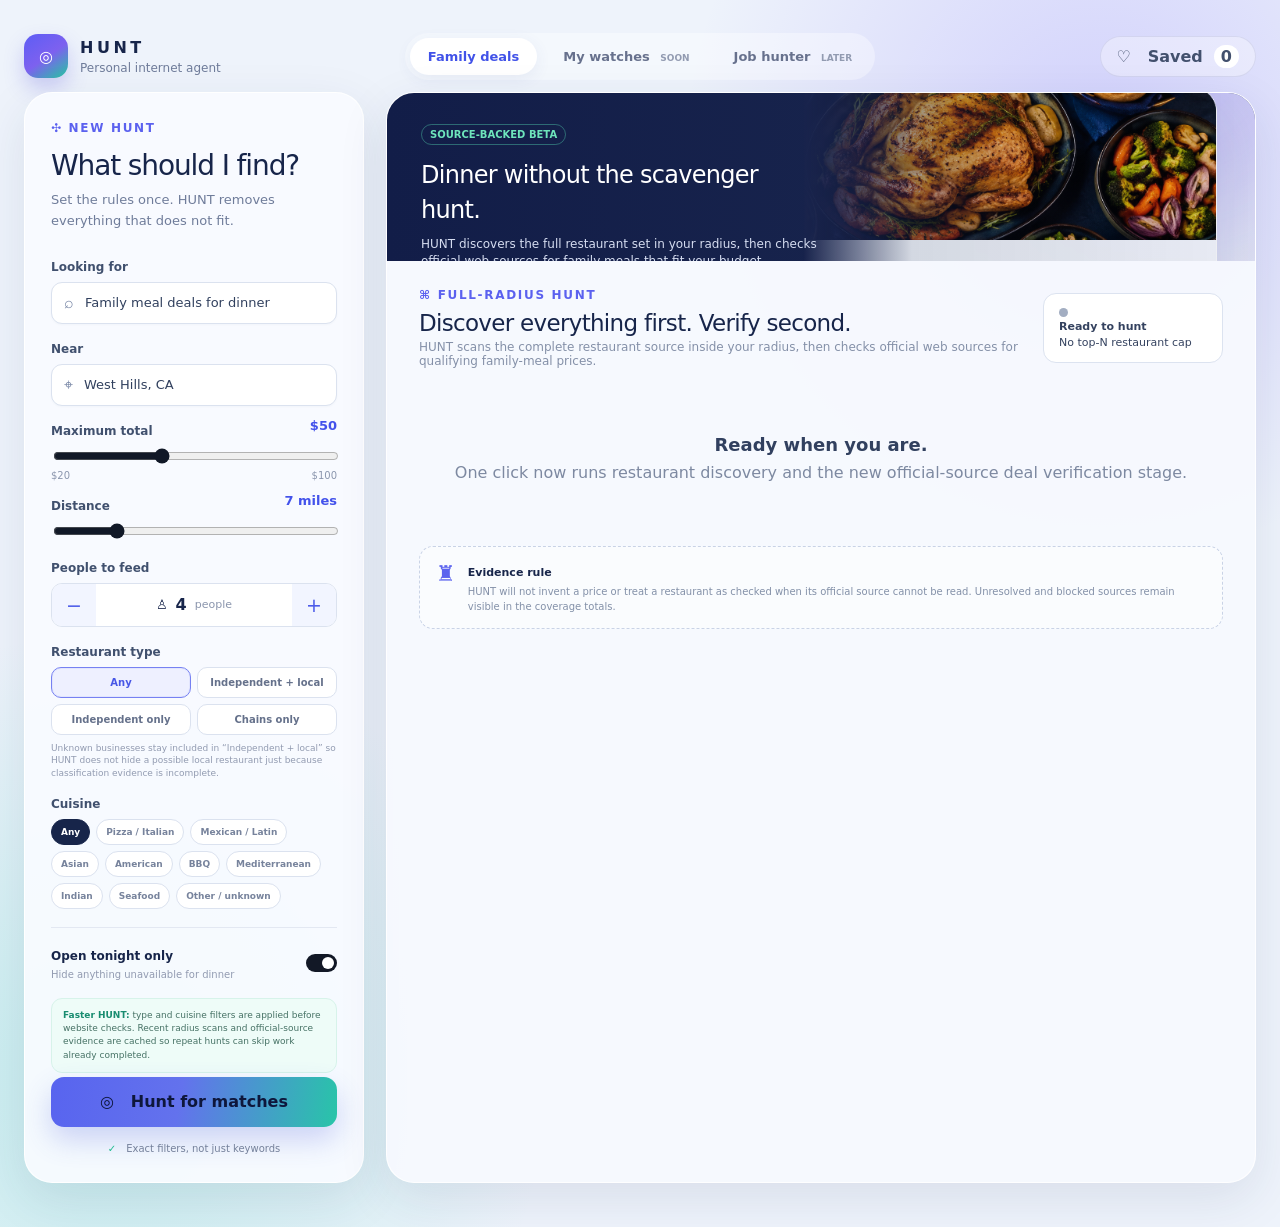
==== modules/family-deals/index.html @ fb7c8152 "Establish Universal Watcher V1 baseline" ====
<!doctype html>
<html lang="en">
<head>
  <meta charset="utf-8" />
  <meta name="viewport" content="width=device-width,initial-scale=1" />
  <title>HUNT | Family Deals</title>
  <style>
    :root{
      --ink:#17254a;
      --muted:#6f7c9a;
      --line:#dfe5f2;
      --panel:#f8faff;
      --white:#fff;
      --purple:#5d5df5;
      --blue:#4e67f4;
      --green:#25c8a1;
      --navy:#111d43;
      --shadow:0 16px 50px rgba(34,46,88,.10);
    }
    *{box-sizing:border-box}
    body{margin:0;font-family:Inter,ui-sans-serif,system-ui,-apple-system,BlinkMacSystemFont,"Segoe UI",sans-serif;color:var(--ink);background:
      radial-gradient(circle at 86% 12%,rgba(122,104,255,.25),transparent 27%),
      radial-gradient(circle at 8% 88%,rgba(53,211,191,.23),transparent 28%),
      #eef3fb;min-height:100vh}
    button,input{font:inherit}
    .app{max-width:1420px;margin:0 auto;padding:20px 24px 44px}
    .topbar{height:72px;display:grid;grid-template-columns:1fr auto 1fr;align-items:center;gap:20px}
    .brand{display:flex;align-items:center;gap:12px}.brandmark{width:44px;height:44px;border-radius:14px;display:grid;place-items:center;color:#fff;font-weight:800;background:linear-gradient(145deg,var(--purple),#7d61ef 52%,var(--green));box-shadow:0 10px 20px rgba(86,84,225,.25)}
    .brandname{font-weight:900;letter-spacing:.22em;font-size:16px}.brandsub{font-size:12px;color:var(--muted);margin-top:4px}
    .tabs{display:flex;gap:8px;background:rgba(255,255,255,.35);padding:5px;border-radius:999px}.tab{border:0;background:transparent;padding:11px 18px;border-radius:999px;color:#67718d;font-weight:700;font-size:13px}.tab.active{background:#fff;color:#4152e8;box-shadow:0 4px 16px rgba(70,82,150,.08)}.tag{font-size:9px;color:#929bb1;margin-left:6px}
    .saved{justify-self:end;border:1px solid rgba(100,110,160,.15);background:rgba(255,255,255,.35);padding:10px 16px;border-radius:999px;font-weight:700;color:#42506d}
    .layout{display:grid;grid-template-columns:340px 1fr;gap:22px;align-items:stretch}
    .left,.main{background:rgba(249,251,255,.92);border:1px solid rgba(255,255,255,.88);box-shadow:var(--shadow);border-radius:28px;overflow:hidden}
    .left{padding:28px 26px}.eyebrow{font-size:12px;letter-spacing:.14em;font-weight:900;color:#5b61ef;text-transform:uppercase}.left h1{font-size:28px;margin:14px 0 8px;font-weight:500;letter-spacing:-.04em}.sub{font-size:13px;color:var(--muted);line-height:1.6;margin-bottom:28px}
    label{display:block;font-size:12px;font-weight:800;color:#40506e;margin:18px 0 8px}.field{height:42px;background:#fff;border:1px solid #dbe2ef;border-radius:11px;display:flex;align-items:center;padding:0 12px;gap:9px;box-shadow:0 1px 2px rgba(32,48,90,.03)}.field input{border:0;outline:0;width:100%;color:#31405e;background:transparent;font-size:13px}.icon{color:#7584a4}
    .sliderline{display:flex;justify-content:space-between;align-items:center}.value{color:#4352eb;font-size:13px;font-weight:900}.range{width:100%;accent-color:#111827}.rangeLabels{display:flex;justify-content:space-between;color:#8b96ae;font-size:10px;margin-top:2px}
    .counter{height:44px;border:1px solid #dbe2ef;border-radius:11px;display:grid;grid-template-columns:44px 1fr 44px;overflow:hidden;background:#fff}.counter button{border:0;background:#f2f5ff;color:#4d5ce9;font-size:19px}.counterMid{display:flex;align-items:center;justify-content:center;gap:8px;font-size:13px}.counterMid b{font-size:16px}.mutedSmall{color:#8a95ad;font-size:11px}
    .rule{margin:18px 0;border-top:1px solid #e3e8f2;padding-top:17px;display:flex;justify-content:space-between;align-items:center}.rule strong{font-size:12px}.rule small{display:block;color:#929bb1;font-size:10px;margin-top:5px}.switch{width:31px;height:18px;border-radius:999px;background:#121826;position:relative}.switch:after{content:"";position:absolute;width:12px;height:12px;background:white;border-radius:50%;right:3px;top:3px}.switch.off{background:#d8deea}.switch.off:after{right:16px}
    .segmented{display:grid;grid-template-columns:1fr 1fr;gap:6px}.segBtn{border:1px solid #dbe2ef;background:#fff;color:#65718b;padding:9px 8px;border-radius:10px;font-size:10px;font-weight:800;cursor:pointer}.segBtn.active{border-color:#7681f2;background:#eef0ff;color:#4857e6;box-shadow:inset 0 0 0 1px rgba(86,100,239,.08)}
    .chips{display:flex;gap:6px;flex-wrap:wrap}.chip{border:1px solid #dbe2ef;background:#fff;color:#77839c;padding:7px 9px;border-radius:999px;font-size:9px;font-weight:800;cursor:pointer}.chip.active{background:#17254a;color:#fff;border-color:#17254a}.filterHint{font-size:9px;color:#929bb1;line-height:1.4;margin-top:7px}.speedNote{margin:14px 0 4px;padding:10px 11px;border-radius:11px;background:#eefcf8;color:#467265;font-size:9px;line-height:1.45;border:1px solid #d7f3ea}.speedNote b{color:#188c70}
    .huntBtn{width:100%;height:50px;border:0;border-radius:13px;color:#0e173c;font-weight:900;background:linear-gradient(100deg,#5864ef 0,#6372ed 45%,#28c5a8 100%);box-shadow:0 13px 28px rgba(70,87,219,.24);cursor:pointer}.huntBtn:disabled{opacity:.55;cursor:wait}.exact{text-align:center;color:#74809a;font-size:10px;margin-top:16px}.exact span{color:#1dbb8e;margin-right:7px}
    .main{min-height:660px;background:rgba(247,249,254,.94)}
    .hero{height:168px;position:relative;background:linear-gradient(90deg,#121d48 0%,#17234c 52%,rgba(15,27,62,.6) 100%);overflow:hidden;color:#fff;padding:30px 34px}.hero:after{content:"";position:absolute;inset:0 0 0 48%;background:linear-gradient(90deg,#18234c 0%,rgba(15,29,67,.15) 24%,rgba(15,29,67,.05)),url('assets/dinner-hero.png') center/cover no-repeat}.heroText{position:relative;z-index:2;max-width:430px}.beta{display:inline-block;border:1px solid rgba(86,220,180,.4);color:#6ee5bc;border-radius:999px;font-size:10px;font-weight:800;padding:4px 8px;margin-bottom:13px}.hero h2{font-size:24px;line-height:1.45;margin:0 0 8px;font-weight:500;letter-spacing:-.03em}.hero p{font-size:12px;color:#d6ddf1;margin:0;line-height:1.45}
    .content{padding:27px 32px 30px}.resultsHead{display:flex;justify-content:space-between;gap:18px;align-items:center;margin-bottom:18px}.resultsHead h3{margin:8px 0 4px;font-size:23px;font-weight:500;letter-spacing:-.03em}.resultsHead p{margin:0;color:#8490a8;font-size:12px}.statusPill{min-width:180px;padding:13px 15px;background:#fff;border:1px solid #dce3f0;border-radius:13px;font-size:11px;color:#34425f}.statusPill b{display:block;margin-bottom:3px}.dot{display:inline-block;width:9px;height:9px;border-radius:50%;background:#a3aec2;margin-right:8px}.dot.live{background:#23c79f;box-shadow:0 0 0 4px rgba(35,199,159,.12)}
    .stats{display:grid;grid-template-columns:repeat(3,1fr);gap:10px;margin:4px 0 18px}.stat{background:#fff;border:1px solid #e0e6f1;border-radius:13px;padding:13px 14px}.stat b{font-size:20px;display:block}.stat span{font-size:10px;color:#8a95ad;text-transform:uppercase;letter-spacing:.08em;font-weight:800}
    .resultCard{background:#fff;border:1px solid #dfe5f0;border-radius:16px;padding:18px 20px;margin-bottom:10px}.resultTop{display:flex;justify-content:space-between;gap:20px}.restaurant{display:flex;gap:12px}.rank{color:#98a2b8;font-size:11px;font-weight:800;padding-top:3px;min-width:24px}.rname{font-size:13px;font-weight:900;color:#374764}.meta{font-size:11px;color:#8792aa;margin-top:6px;display:flex;gap:12px;flex-wrap:wrap}.badgeOk{color:#17ae84;font-weight:800}.dealState{font-size:12px;font-weight:800;color:#5b67e8;text-align:right}.dealState small{display:block;color:#9aa3b7;font-weight:500;margin-top:4px}.siteLink{display:inline-block;margin-top:9px;font-size:11px;color:#5162ee;text-decoration:none;font-weight:700}.siteLink:hover{text-decoration:underline}
    .coverage{border:1px dashed #c9d3e6;border-radius:14px;padding:14px 16px;margin-top:16px;background:rgba(255,255,255,.45);display:flex;gap:12px;align-items:flex-start}.coverageIcon{font-size:22px;color:#5b63ee}.coverage b{font-size:11px}.coverage p{margin:5px 0 0;color:#8390a8;font-size:10px;line-height:1.45}
    .empty{padding:48px 20px;text-align:center;color:#7d89a1}.empty b{display:block;color:#31405f;font-size:18px;margin-bottom:8px}.progress{height:7px;background:#e7ecf5;border-radius:999px;overflow:hidden;margin-top:12px}.progress > div{height:100%;width:0;background:linear-gradient(90deg,#5c64f0,#28c5a8);transition:width .25s ease}.error{background:#fff4f4;border:1px solid #ffd0d0;color:#8a3434;border-radius:13px;padding:15px;font-size:12px;line-height:1.5}.loadMore{display:block;margin:14px auto 0;padding:10px 16px;border-radius:11px;border:1px solid #dbe2f0;background:#fff;color:#4b58d9;font-weight:800;cursor:pointer}
    .dealCard{background:#fff;border:1px solid #dfe5f0;border-radius:16px;padding:19px 20px;margin-bottom:10px}.dealGrid{display:grid;grid-template-columns:1fr auto;gap:18px}.dealPrice{font-size:22px;font-weight:900;color:#26365f;text-align:right}.dealPrice small{display:block;font-size:10px;color:#8a95ad;font-weight:600;margin-top:3px}.evidence{margin-top:10px;color:#66738f;font-size:11px;line-height:1.5;max-width:760px}.sourceBadge{display:inline-flex;align-items:center;gap:6px;margin-top:10px;padding:5px 8px;border-radius:999px;background:#eefcf8;color:#159b78;font-size:10px;font-weight:800}.warningBox{border:1px solid #eadfb8;background:#fffaf0;border-radius:14px;padding:14px 16px;margin-top:14px;color:#6f6037;font-size:11px;line-height:1.55}.sectionTitle{font-size:12px;letter-spacing:.12em;text-transform:uppercase;color:#6571ed;font-weight:900;margin:22px 0 10px}.tinyNote{color:#8a95ad;font-size:10px;line-height:1.5;margin-top:10px}.spinnerText{font-weight:800;color:#4252e6}.verificationFacts{display:flex;gap:14px;flex-wrap:wrap;margin-top:12px;color:#71809d;font-size:10px}.verificationFacts b{color:#34425f}
    @media (max-width:900px){.topbar{grid-template-columns:1fr auto}.tabs{display:none}.layout{grid-template-columns:1fr}.left{max-width:none}.hero{height:auto;min-height:180px}.hero:after{opacity:.45;inset:0}.heroText{max-width:70%}.stats{grid-template-columns:1fr}.resultsHead{align-items:flex-start;flex-direction:column}.statusPill{width:100%}}
  </style>
</head>
<body>
<div class="app">
  <header class="topbar">
    <div class="brand"><div class="brandmark">◎</div><div><div class="brandname">HUNT</div><div class="brandsub">Personal internet agent</div></div></div>
    <nav class="tabs"><button class="tab active">Family deals</button><button class="tab">My watches <span class="tag">SOON</span></button><button class="tab">Job hunter <span class="tag">LATER</span></button></nav>
    <div class="saved">♡&nbsp;&nbsp; Saved&nbsp; <span style="background:#fff;padding:2px 7px;border-radius:999px">0</span></div>
  </header>

  <div class="layout">
    <aside class="left">
      <div class="eyebrow">✣ New Hunt</div>
      <h1>What should I find?</h1>
      <div class="sub">Set the rules once. HUNT removes everything that does not fit.</div>

      <label>Looking for</label>
      <div class="field"><span class="icon">⌕</span><input id="lookingFor" value="Family meal deals for dinner" /></div>

      <label>Near</label>
      <div class="field"><span class="icon">⌖</span><input id="location" value="West Hills, CA" /></div>

      <div class="sliderline"><label>Maximum total</label><span class="value" id="budgetOut">$50</span></div>
      <input class="range" id="budget" type="range" min="20" max="100" value="50" step="5" />
      <div class="rangeLabels"><span>$20</span><span>$100</span></div>

      <div class="sliderline"><label>Distance</label><span class="value" id="distanceOut">7 miles</span></div>
      <input class="range" id="distance" type="range" min="1" max="30" value="7" step="1" />

      <label>People to feed</label>
      <div class="counter"><button id="minus">−</button><div class="counterMid"><span>♙</span><b id="peopleOut">4</b><span class="mutedSmall">people</span></div><button id="plus">+</button></div>

      <label>Restaurant type</label>
      <div class="segmented" id="typeFilter">
        <button type="button" class="segBtn" data-type="any">Any</button>
        <button type="button" class="segBtn" data-type="indie_local">Independent + local</button>
        <button type="button" class="segBtn" data-type="independent">Independent only</button>
        <button type="button" class="segBtn" data-type="chains">Chains only</button>
      </div>
      <div class="filterHint">Unknown businesses stay included in “Independent + local” so HUNT does not hide a possible local restaurant just because classification evidence is incomplete.</div>

      <label>Cuisine</label>
      <div class="chips" id="cuisineFilter">
        <button type="button" class="chip" data-cuisine="any">Any</button>
        <button type="button" class="chip" data-cuisine="italian">Pizza / Italian</button>
        <button type="button" class="chip" data-cuisine="mexican">Mexican / Latin</button>
        <button type="button" class="chip" data-cuisine="asian">Asian</button>
        <button type="button" class="chip" data-cuisine="american">American</button>
        <button type="button" class="chip" data-cuisine="bbq">BBQ</button>
        <button type="button" class="chip" data-cuisine="mediterranean">Mediterranean</button>
        <button type="button" class="chip" data-cuisine="indian">Indian</button>
        <button type="button" class="chip" data-cuisine="seafood">Seafood</button>
        <button type="button" class="chip" data-cuisine="other">Other / unknown</button>
      </div>

      <div class="rule"><div><strong>Open tonight only</strong><small>Hide anything unavailable for dinner</small></div><div id="openSwitch" class="switch"></div></div>

      <div class="speedNote"><b>Faster HUNT:</b> type and cuisine filters are applied before website checks. Recent radius scans and official-source evidence are cached so repeat hunts can skip work already completed.</div>
      <button id="huntBtn" class="huntBtn">◎&nbsp;&nbsp; Hunt for matches</button>
      <div class="exact"><span>✓</span> Exact filters, not just keywords</div>
    </aside>

    <main class="main">
      <section class="hero">
        <div class="heroText">
          <div class="beta">SOURCE-BACKED BETA</div>
          <h2>Dinner without the scavenger<br/>hunt.</h2>
          <p>HUNT discovers the full restaurant set in your radius, then checks official web sources for family meals that fit your budget.</p>
        </div>
      </section>
      <section class="content" id="results"></section>
    </main>
  </div>
</div>

<script>
const $ = (id) => document.getElementById(id);
const state = {
  people: Number(localStorage.getItem('hunt.people') || 4),
  openOnly: (localStorage.getItem('hunt.openOnly') ?? 'true') === 'true',
  restaurantType: localStorage.getItem('hunt.restaurantType') || 'any',
  cuisines: (()=>{try{return JSON.parse(localStorage.getItem('hunt.cuisines')||'[]')}catch{return []}})(),
  allRestaurants: [],
  restaurants: [],
  visible: 15,
  locationLabel: '',
  radius: 7,
  phase: 'idle',
  jobId: '',
  verification: null
};

function saveInputs(){
  ['lookingFor','location','budget','distance'].forEach(id=>localStorage.setItem('hunt.'+id,$(id).value));
  localStorage.setItem('hunt.people',state.people);
  localStorage.setItem('hunt.openOnly',state.openOnly);
  localStorage.setItem('hunt.restaurantType',state.restaurantType);
  localStorage.setItem('hunt.cuisines',JSON.stringify(state.cuisines));
}
function restoreInputs(){
  ['lookingFor','location','budget','distance'].forEach(id=>{const v=localStorage.getItem('hunt.'+id); if(v!==null) $(id).value=v});
  $('peopleOut').textContent=state.people;
  renderControls();
  renderFilterControls();
}
function renderControls(){
  $('budgetOut').textContent='$'+$('budget').value;
  $('distanceOut').textContent=$('distance').value+' mile'+($('distance').value==='1'?'':'s');
  $('openSwitch').className='switch'+(state.openOnly?'':' off');
}
['budget','distance'].forEach(id=>$(id).addEventListener('input',()=>{renderControls();saveInputs()}));
['lookingFor','location'].forEach(id=>$(id).addEventListener('change',saveInputs));
$('minus').onclick=()=>{state.people=Math.max(1,state.people-1);$('peopleOut').textContent=state.people;saveInputs()};
$('plus').onclick=()=>{state.people=Math.min(20,state.people+1);$('peopleOut').textContent=state.people;saveInputs()};
$('openSwitch').onclick=()=>{state.openOnly=!state.openOnly;renderControls();saveInputs()};

function renderFilterControls(){
  document.querySelectorAll('[data-type]').forEach(b=>b.classList.toggle('active',b.dataset.type===state.restaurantType));
  const anyCuisine=state.cuisines.length===0;
  document.querySelectorAll('[data-cuisine]').forEach(b=>{
    const c=b.dataset.cuisine;
    b.classList.toggle('active',c==='any'?anyCuisine:state.cuisines.includes(c));
  });
}
document.querySelectorAll('[data-type]').forEach(b=>b.onclick=()=>{state.restaurantType=b.dataset.type;renderFilterControls();saveInputs()});
document.querySelectorAll('[data-cuisine]').forEach(b=>b.onclick=()=>{
  const c=b.dataset.cuisine;
  if(c==='any') state.cuisines=[];
  else state.cuisines=state.cuisines.includes(c)?state.cuisines.filter(x=>x!==c):[...state.cuisines,c];
  renderFilterControls();saveInputs();
});

function miles(lat1,lon1,lat2,lon2){
  const R=3958.7613, d2r=Math.PI/180;
  const dLat=(lat2-lat1)*d2r,dLon=(lon2-lon1)*d2r;
  const a=Math.sin(dLat/2)**2+Math.cos(lat1*d2r)*Math.cos(lat2*d2r)*Math.sin(dLon/2)**2;
  return 2*R*Math.asin(Math.sqrt(a));
}
function esc(s=''){return String(s).replace(/[&<>'"]/g,c=>({'&':'&amp;','<':'&lt;','>':'&gt;',"'":'&#39;','"':'&quot;'}[c]))}
function normalizeUrl(u=''){if(!u)return ''; if(/^https?:\/\//i.test(u))return u; return 'https://'+u}

async function geocode(q){
  const url='https://nominatim.openstreetmap.org/search?format=jsonv2&limit=1&addressdetails=1&q='+encodeURIComponent(q);
  const r=await fetch(url,{headers:{'Accept':'application/json','Accept-Language':'en-US,en;q=0.9'}});
  if(!r.ok) throw new Error('Location lookup returned '+r.status+'.');
  const data=await r.json();
  if(!data.length) throw new Error('I could not find that location. Try a city plus state or ZIP code.');
  return {lat:Number(data[0].lat),lon:Number(data[0].lon),display:data[0].display_name};
}

const overpassEndpoints=[
  'https://overpass-api.de/api/interpreter',
  'https://overpass.kumi.systems/api/interpreter',
  'https://overpass.private.coffee/api/interpreter'
];

async function overpassAllRestaurants(lat,lon,radiusMeters){
  const q=`[out:json][timeout:70];(nwr["amenity"="restaurant"](around:${radiusMeters},${lat},${lon});nwr["amenity"="fast_food"](around:${radiusMeters},${lat},${lon});nwr["amenity"="food_court"](around:${radiusMeters},${lat},${lon}););out center tags;`;
  let last;
  for(const endpoint of overpassEndpoints){
    try{
      const controller=new AbortController();
      const timer=setTimeout(()=>controller.abort(),78000);
      const r=await fetch(endpoint,{method:'POST',headers:{'Content-Type':'application/x-www-form-urlencoded;charset=UTF-8'},body:'data='+encodeURIComponent(q),signal:controller.signal});
      clearTimeout(timer);
      if(!r.ok) throw new Error('HTTP '+r.status);
      const data=await r.json();
      if(!Array.isArray(data.elements)) throw new Error('Unexpected response');
      return data.elements;
    }catch(e){last=e;}
  }
  throw new Error('Restaurant source did not respond after trying three servers. '+(last?.message||''));
}

function extractRestaurants(elements,origin,radiusMi){
  const prelim=[];
  for(const e of elements){
    const t=e.tags||{};
    const lat=Number(e.lat ?? e.center?.lat), lon=Number(e.lon ?? e.center?.lon);
    if(!Number.isFinite(lat)||!Number.isFinite(lon)) continue;
    const d=miles(origin.lat,origin.lon,lat,lon);
    if(d>radiusMi+0.03) continue;
    const name=(t.name||t.brand||'Unnamed restaurant').trim();
    const website=normalizeUrl(t.website||t['contact:website']||t['brand:website']||'');
    prelim.push({
      osmKey:e.type+':'+e.id,name,lat,lon,distance:d,
      cuisine:(t.cuisine||'').replaceAll(';',', '),
      brand:t.brand||'',operator:t.operator||'',
      website,phone:t.phone||t['contact:phone']||'',
      opening:t.opening_hours||'',
      wikidata:t.wikidata||'',
      brandWikidata:t['brand:wikidata']||'',
      operatorWikidata:t['operator:wikidata']||'',
      type:t.amenity||'restaurant',
      address:[t['addr:housenumber'],t['addr:street'],t['addr:city'],t['addr:state']].filter(Boolean).join(' ')
    });
  }
  prelim.sort((a,b)=>a.distance-b.distance);
  const kept=[];
  const norm=s=>s.toLowerCase().replace(/[^a-z0-9]+/g,' ').trim();
  for(const r of prelim){
    const key=norm(r.name);
    const dupe=kept.find(k=>key && norm(k.name)===key && miles(r.lat,r.lon,k.lat,k.lon)<0.06);
    if(!dupe) kept.push(r);
    else if(!dupe.website && r.website) dupe.website=r.website;
  }
  return classifyRestaurantTypes(kept);
}

const KNOWN_CHAINS=new Set([
  'mcdonald s','taco bell','burger king','wendy s','subway','domino s','pizza hut','papa john s','little caesars','kfc','popeyes','chick fil a','chipotle','panda express','starbucks','dunkin','ihop','denny s','applebee s','chili s','olive garden','red lobster','buffalo wild wings','wingstop','jersey mike s','firehouse subs','panera bread','raising cane s','in n out burger','carl s jr','jack in the box','del taco','el pollo loco','the habit burger grill','shake shack','the cheesecake factory','california pizza kitchen','bj s restaurant brewhouse','chuck e cheese','five guys','sonic drive in','arby s','dairy queen','wingstop'
]);
function normName(s=''){return String(s).toLowerCase().replace(/&/g,' and ').replace(/[^a-z0-9]+/g,' ').trim()}
function classifyRestaurantTypes(restaurants){
  const counts=new Map();
  for(const r of restaurants){
    const key=normName(r.brand||r.name);
    if(key) counts.set(key,(counts.get(key)||0)+1);
  }
  return restaurants.map(r=>{
    const key=normName(r.brand||r.name), count=counts.get(key)||1;
    let restaurantClass='unknown', classReason='Not enough evidence to classify confidently';
    if(KNOWN_CHAINS.has(key)||KNOWN_CHAINS.has(normName(r.name))){restaurantClass='chain';classReason='Known multi-location chain';}
    else if(count>=6){restaurantClass='chain';classReason=`${count} locations with this brand/name appear in the search area`; }
    else if(count>=2){restaurantClass='local_group';classReason=`${count} nearby locations with this brand/name`; }
    else if(!r.brand&&!r.brandWikidata&&!r.operatorWikidata){restaurantClass='independent';classReason='Single local listing with no structured chain/brand identifier';}
    return {...r,restaurantClass,classReason};
  });
}
const CUISINE_RULES={
  italian:['italian','pizza','pasta'],
  mexican:['mexican','tex mex','tex-mex','taco','burrito','latin american','latin_american','peruvian','salvadoran','colombian','argentinian','brazilian'],
  asian:['chinese','japanese','sushi','thai','vietnamese','korean','ramen','asian','filipino','indonesian','teriyaki','poke'],
  american:['american','burger','hamburger','hot dog','hot_dog','diner','breakfast','sandwich'],
  bbq:['bbq','barbecue','barbeque','smokehouse'],
  mediterranean:['mediterranean','greek','lebanese','turkish','persian','iranian','arab','middle eastern','middle_eastern','shawarma','falafel','armenian','israeli'],
  indian:['indian','pakistani','nepalese','bangladeshi'],
  seafood:['seafood','fish','lobster','crab']
};
function cuisineGroups(r){
  const text=normName((r.cuisine||'')+' '+(r.name||''));
  const groups=[];
  for(const [group,terms] of Object.entries(CUISINE_RULES)){if(terms.some(t=>text.includes(normName(t)))) groups.push(group);}
  if(!groups.length) groups.push('other');
  return groups;
}
function applyRestaurantFilters(restaurants){
  return restaurants.filter(r=>{
    const typeOk=state.restaurantType==='any' ||
      (state.restaurantType==='indie_local' && r.restaurantClass!=='chain') ||
      (state.restaurantType==='independent' && r.restaurantClass==='independent') ||
      (state.restaurantType==='chains' && r.restaurantClass==='chain');
    if(!typeOk) return false;
    if(!state.cuisines.length) return true;
    return cuisineGroups(r).some(c=>state.cuisines.includes(c));
  });
}
function restaurantTypeLabel(){return ({any:'Any restaurant type',indie_local:'Independent + local',independent:'Independent only',chains:'Chains only'})[state.restaurantType]||'Any restaurant type'}
function cuisineLabel(){return state.cuisines.length?state.cuisines.map(c=>({italian:'Pizza/Italian',mexican:'Mexican/Latin',asian:'Asian',american:'American',bbq:'BBQ',mediterranean:'Mediterranean',indian:'Indian',seafood:'Seafood',other:'Other/unknown'})[c]||c).join(' + '):'Any cuisine'}

function getDiscoveryCache(location,radius){
  try{
    const d=JSON.parse(localStorage.getItem('hunt.discoveryCache')||'null');
    if(!d||Date.now()-d.savedAt>30*60*1000) return null;
    if(normName(d.location)!==normName(location)||Number(d.radius)!==Number(radius)) return null;
    return d.restaurants||null;
  }catch{return null}
}
function setDiscoveryCache(location,radius,restaurants){
  try{localStorage.setItem('hunt.discoveryCache',JSON.stringify({savedAt:Date.now(),location,radius,restaurants}))}catch{}
}

function renderIdle(){
  $('results').innerHTML=`
    <div class="resultsHead"><div><div class="eyebrow">⌘ Full-radius hunt</div><h3>Discover everything first. Verify second.</h3><p>HUNT scans the complete restaurant source inside your radius, then checks official web sources for qualifying family-meal prices.</p></div><div class="statusPill"><span class="dot"></span><b>Ready to hunt</b><span>No top-N restaurant cap</span></div></div>
    <div class="empty"><b>Ready when you are.</b>One click now runs restaurant discovery and the new official-source deal verification stage.</div>
    <div class="coverage"><div class="coverageIcon">♜</div><div><b>Evidence rule</b><p>HUNT will not invent a price or treat a restaurant as checked when its official source cannot be read. Unresolved and blocked sources remain visible in the coverage totals.</p></div></div>`;
}
function renderProgress(title,detail,pct){
  $('results').innerHTML=`<div class="resultsHead"><div><div class="eyebrow">⌘ HUNT in progress</div><h3>${esc(title)}</h3><p>${esc(detail)}</p><div class="progress"><div style="width:${pct}%"></div></div></div><div class="statusPill"><span class="dot live"></span><b>Scanning live sources</b><span>Do not close this tab</span></div></div>
  <div class="empty"><b>Searching the whole radius.</b>No restaurant count limit is being applied.</div>`;
}
function renderError(err){
  $('results').innerHTML=`<div class="resultsHead"><div><div class="eyebrow">⌘ HUNT interrupted</div><h3>HUNT could not finish this search</h3><p>No partial list is being presented as complete.</p></div></div><div class="error"><b>What happened:</b> ${esc(err.message||String(err))}<br><br>Try the hunt again in a moment.</div>`;
}
function renderDiscoveryComplete(cached=false){
  const rs=state.restaurants, all=state.allRestaurants;
  const withSites=rs.filter(r=>r.website).length;
  $('results').innerHTML=`
    <div class="resultsHead"><div><div class="eyebrow">⌘ Radius scan complete</div><h3>${all.length} discovered · ${rs.length} survive your filters</h3><p>${esc(restaurantTypeLabel())} · ${esc(cuisineLabel())}. HUNT will verify only these ${rs.length} restaurants${cached?' using a recent cached radius scan':''}.</p></div><div class="statusPill"><span class="dot live"></span><b>Discovery complete</b><span>${cached?'Radius scan reused':'Fresh radius scan'} · starting verifier</span></div></div>
    <div class="stats"><div class="stat"><b>${all.length}</b><span>restaurants discovered</span></div><div class="stat"><b>${rs.length}</b><span>after filters</span></div><div class="stat"><b>${withSites}</b><span>sites already known</span></div></div>
    <div class="coverage"><div class="coverageIcon">⚡</div><div><b>Speed strategy</b><p>HUNT is not throwing away radius coverage. It discovers the whole area first, then removes restaurants that fail your restaurant-type or cuisine filters before the expensive website pass. Recent source evidence is cached for reuse.</p></div></div>`;
}

function renderVerificationProgress(job){
  const rs=state.restaurants;
  const resolving=job.status==='queued'||job.status==='resolving';
  const doneSources=Number(job.sources_checked||0), totalSources=Number(job.sources_total||0);
  const pct=resolving
    ? Math.min(38, 8 + 30*((Number(job.processed||0))/Math.max(1,Number(job.total||rs.length))))
    : 40 + 58*(doneSources/Math.max(1,totalSources));
  $('results').innerHTML=`
    <div class="resultsHead"><div><div class="eyebrow">⌘ Official-source verification</div><h3>${resolving?'Resolving restaurant sources':'Checking menus and deal pages'}</h3><p>${esc(job.message||'Working through the full restaurant set')}</p><div class="progress"><div style="width:${Math.min(98,pct)}%"></div></div><div class="verificationFacts"><span><b>${state.allRestaurants.length}</b> discovered</span><span><b>${rs.length}</b> after filters</span><span><b>${Number(job.resolved||0)}</b> official sources resolved</span><span><b>${doneSources}</b> sources checked</span><span><b>${Number(job.cached_sources||0)}</b> reused from cache</span><span><b>${Number(job.candidate_deals||0)}</b> strict meal candidates retained</span></div></div><div class="statusPill"><span class="dot live"></span><b>Verifier running</b><span>${resolving?'Resolving sources':`${doneSources} / ${totalSources||'…'} sites`}</span></div></div>
    <div class="empty"><b>${resolving?'Finding official sources.':'Reading official restaurant pages.'}</b>HUNT records blocked and unresolved sources instead of pretending they were checked.</div>
    <div class="coverage"><div class="coverageIcon">⚡</div><div><b>Faster verifier</b><p>V5 resolves structured source IDs in parallel, checks up to 24 independent sources at once, stops crawling a restaurant once a qualifying meal is proven, and reuses fresh source evidence from previous hunts.</p></div></div>`;
}
function dealCard(m,i,needsHours=false,incomplete=false){
  const feeds=m.capacity_label?`Feeds/serves ${m.capacity_label}`:(m.capacity?`Feeds/serves up to ${m.capacity}`:`Serving size not proven`);
  const hours=needsHours?'Hours need confirmation':(state.openOnly?'Open for dinner from listed hours':'Hours filter off');
  const priceLabel=m.price_mode==='per_person'&&m.listed_price?`$${Number(m.price).toFixed(2)}<small>calculated minimum total · $${Number(m.listed_price).toFixed(2)}/person</small>`:`$${Number(m.price).toFixed(2)}<small>${incomplete?'item price found · not a verified fit':'verified package total'}</small>`;
  const badge=incomplete?'Price is tied to a meal, but party size is not proven':'✓ Item price + serving size verified';
  return `<div class="dealCard"><div class="dealGrid"><div><div class="restaurant"><div class="rank">${String(i+1).padStart(2,'0')}</div><div><div class="rname">${esc(m.name)}</div><div class="meta"><span>⌖ ${Number(m.distance||0).toFixed(2)} mi</span>${m.restaurantClass?`<span>${esc(({chain:'Chain',local_group:'Local group',independent:'Independent',unknown:'Unknown type'})[m.restaurantClass]||m.restaurantClass)}</span>`:''}${m.cuisine?`<span>${esc(m.cuisine)}</span>`:''}<span>${esc(feeds)}</span><span>${esc(hours)}</span></div></div></div><div class="evidence">${esc(m.evidence||'Official source contained a qualifying family-meal item.')}</div><a class="siteLink" href="${esc(m.source_url||m.website)}" target="_blank" rel="noopener">Open evidence source ↗</a><div class="sourceBadge">${esc(badge)}</div></div><div class="dealPrice">${priceLabel}</div></div></div>`;
}
function renderVerifiedResults(job){
  state.verification=job;
  const matches=job.matches||[];
  const needsHours=job.needs_hours||[];
  const needsCapacity=job.needs_capacity||[];
  const rejected=Object.values(job.rejection_counts||{}).reduce((a,b)=>a+Number(b||0),0);
  const fully=matches.length;
  const statusText=fully===1?'1 verified deal fits every checked rule':`${fully} verified deals fit every checked rule`;
  $('results').innerHTML=`
    <div class="resultsHead"><div><div class="eyebrow">⌘ HUNT complete</div><h3>${statusText}</h3><p>Budget: $${$('budget').value} · ${state.people} people · ${state.radius} miles · ${esc(restaurantTypeLabel())} · ${esc(cuisineLabel())}${state.openOnly?' · dinner-hours filter on':''}</p></div><div class="statusPill"><span class="dot live"></span><b>Verification complete</b><span>${Number(job.sources_checked||0)} sources · ${Number(job.cached_sources||0)} cached · ${Number(job.elapsed_seconds||0).toFixed(1)}s</span></div></div>
    <div class="stats"><div class="stat"><b>${state.allRestaurants.length}</b><span>discovered in radius</span></div><div class="stat"><b>${state.restaurants.length}</b><span>after filters</span></div><div class="stat"><b>${fully}</b><span>fully verified matches</span></div></div>
    ${matches.length?`<div class="sectionTitle">Strictly verified matches</div>${matches.map((m,i)=>dealCard(m,i,false,false)).join('')}`:`<div class="empty"><b>No fully verified match yet.</b>That does not mean there are no family deals. It means V4.1 could not prove the meal price, family-size serving range, budget, and active hours together from readable evidence.</div>`}
    ${state.openOnly&&needsHours.length?`<div class="sectionTitle">Meal + party size verified · hours still need confirmation</div>${needsHours.slice(0,12).map((m,i)=>dealCard(m,i,true,false)).join('')}<div class="tinyNote">${needsHours.length>12?`${needsHours.length-12} more are hidden here.`:''}</div>`:''}
    ${needsCapacity.length?`<div class="sectionTitle">Promising, but not counted as matches</div>${needsCapacity.slice(0,12).map((m,i)=>dealCard(m,i,false,true)).join('')}<div class="tinyNote">HUNT found an item-bound price, but would not claim it covers ${state.people} people within the family-size 4-10 serving rule without explicit serving evidence.${needsCapacity.length>12?` ${needsCapacity.length-12} more are hidden here.`:''}</div>`:''}
    <div class="coverage"><div class="coverageIcon">♜</div><div><b>Verification coverage</b><p>${state.allRestaurants.length} restaurants discovered in the full radius · ${state.restaurants.length} survived restaurant-type/cuisine filters · ${Number(job.resolved||0)} official sources resolved · ${Number(job.sources_checked||0)} unique official web sources checked · ${Number(job.cached_sources||0)} reused from the 6-hour evidence cache · ${Number(job.blocked||0)} blocked/unreadable · ${Number(job.unresolved||0)} filtered restaurants still lack a resolvable official source · ${rejected} misleading/irrelevant price candidates rejected.</p></div></div>
    <div class="warningBox"><b>Strict evidence rule:</b> V4.1 will not count delivery charges, coupons, discounts, side dishes, approximate/starting prices, unavailable promos, per-person prices without a provable group size, or a dollar amount that is merely near family-related text. Fewer results are intentional when the evidence cannot prove the exact fit.</div>`;
}
async function startVerification(){
  const payload={
    restaurants:state.restaurants,
    budget:Number($('budget').value),
    people:state.people,
    openOnly:state.openOnly
  };
  const r=await fetch('/api/verify/start',{method:'POST',headers:{'Content-Type':'application/json'},body:JSON.stringify(payload)});
  const data=await r.json();
  if(!r.ok) throw new Error(data.error||'Could not start deal verification.');
  state.jobId=data.job_id;
  while(true){
    await new Promise(res=>setTimeout(res,900));
    const sr=await fetch('/api/verify/status?id='+encodeURIComponent(state.jobId),{cache:'no-store'});
    const job=await sr.json();
    if(!sr.ok) throw new Error(job.error||'Could not read verifier status.');
    if(job.status==='done'){renderVerifiedResults(job);return;}
    if(job.status==='error') throw new Error(job.message||'Deal verifier stopped.');
    renderVerificationProgress(job);
  }
}

async function runHunt(){
  saveInputs();
  const btn=$('huntBtn');btn.disabled=true;btn.textContent='HUNT is working…';
  try{
    state.radius=Number($('distance').value);
    state.visible=15;
    const locationQuery=$('location').value.trim();
    const cachedDiscovery=getDiscoveryCache(locationQuery,state.radius);
    let usedDiscoveryCache=false;
    if(cachedDiscovery&&cachedDiscovery.length){
      renderProgress('Reusing your recent radius scan',`Skipping restaurant enumeration for the same ${state.radius}-mile area`,28);
      state.allRestaurants=classifyRestaurantTypes(cachedDiscovery);
      usedDiscoveryCache=true;
      await new Promise(r=>setTimeout(r,120));
    }else{
      renderProgress('Locating your search center','Resolving '+locationQuery,10);
      const origin=await geocode(locationQuery);
      state.locationLabel=origin.display;
      renderProgress('Enumerating restaurants','Requesting every restaurant record returned inside '+state.radius+' miles',27);
      const raw=await overpassAllRestaurants(origin.lat,origin.lon,Math.ceil(state.radius*1609.344));
      renderProgress('Checking the full result set','Distance-checking and deduplicating '+raw.length+' returned map objects',36);
      await new Promise(r=>setTimeout(r,120));
      state.allRestaurants=extractRestaurants(raw,origin,state.radius);
      setDiscoveryCache(locationQuery,state.radius,state.allRestaurants);
    }
    state.restaurants=applyRestaurantFilters(state.allRestaurants);
    renderDiscoveryComplete(usedDiscoveryCache);
    if(!state.restaurants.length){
      $('results').innerHTML+=`<div class="empty"><b>No restaurants survived these filters.</b>The full radius was still scanned. Change restaurant type or cuisine and try again.</div>`;
      return;
    }
    await startVerification();
  }catch(err){renderError(err)}
  finally{btn.disabled=false;btn.innerHTML='◎&nbsp;&nbsp; Hunt for matches'}
}

$('huntBtn').onclick=runHunt;
restoreInputs();renderIdle();
</script>
</body>
</html>
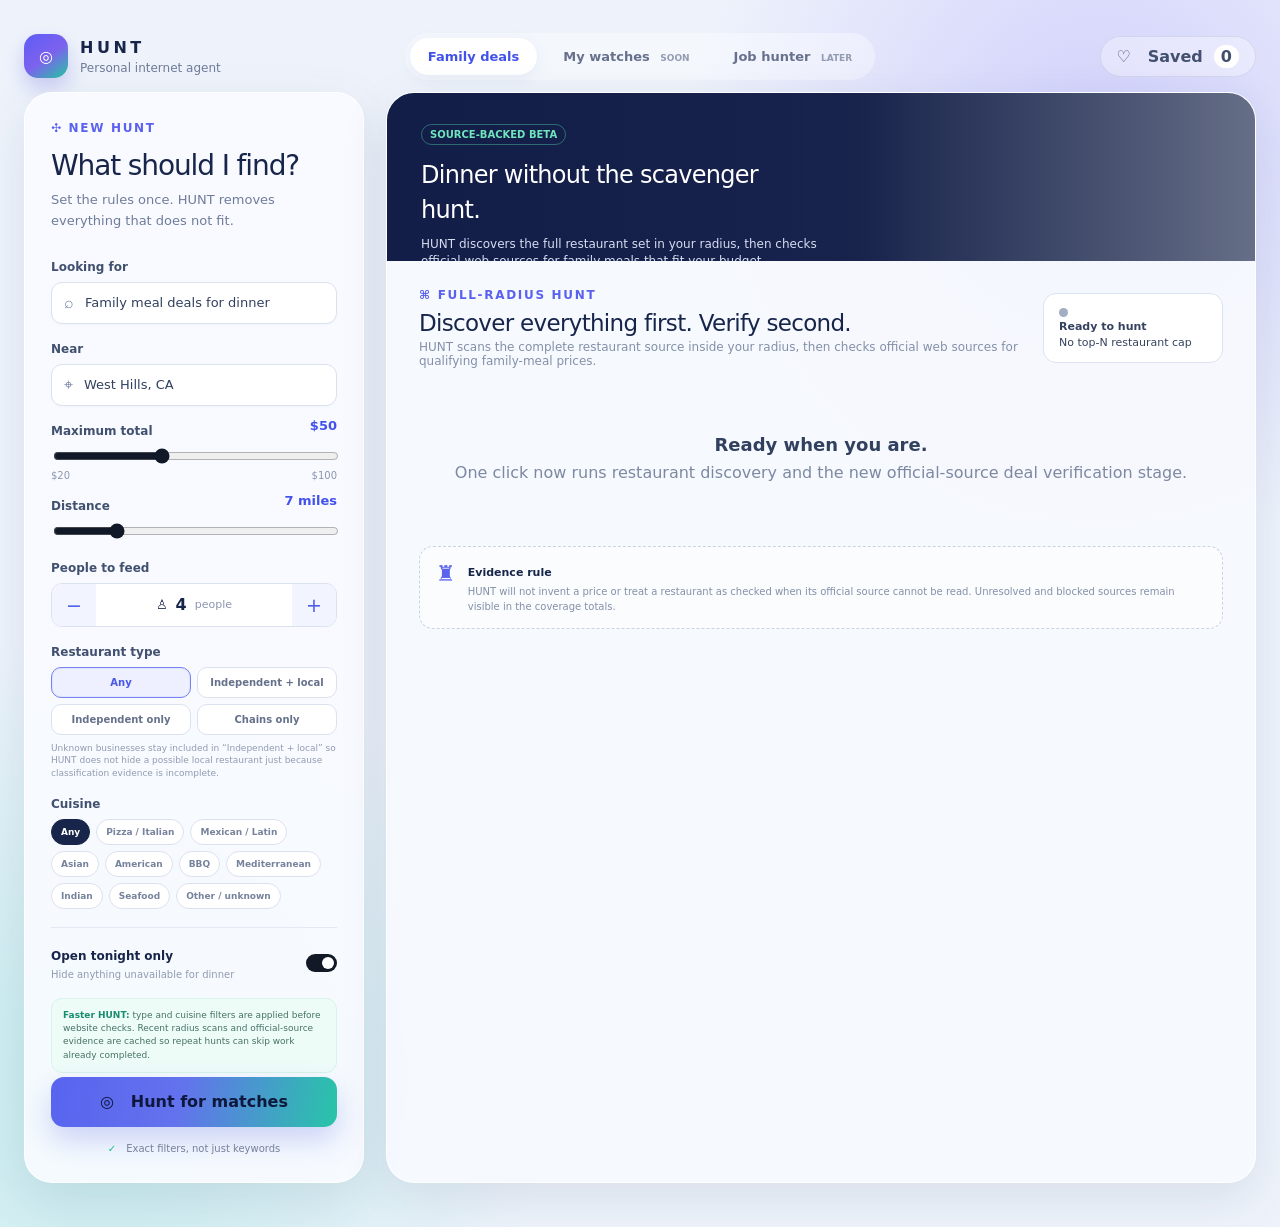
==== commit ffef34d8: "Make Overpass discovery resilient to POST blocking" ====
--- a/modules/family-deals/index.html
+++ b/modules/family-deals/index.html
@@ -210,8 +210,22 @@
   for(const endpoint of overpassEndpoints){
     try{
       const controller=new AbortController();
-      const timer=setTimeout(()=>controller.abort(),78000);
-      const r=await fetch(endpoint,{method:'POST',headers:{'Content-Type':'application/x-www-form-urlencoded;charset=UTF-8'},body:'data='+encodeURIComponent(q),signal:controller.signal});
+      const timer=setTimeout(()=>controller.abort(),30000);
+      let r;
+      try{
+        r=await fetch(endpoint+'?data='+encodeURIComponent(q),{
+          method:'GET',
+          headers:{'Accept':'application/json','Accept-Language':'en-US,en;q=0.9'},
+          signal:controller.signal
+        });
+      }catch(getError){
+        r=await fetch(endpoint,{
+          method:'POST',
+          headers:{'Content-Type':'application/x-www-form-urlencoded;charset=UTF-8','Accept':'application/json'},
+          body:'data='+encodeURIComponent(q),
+          signal:controller.signal
+        });
+      }
       clearTimeout(timer);
       if(!r.ok) throw new Error('HTTP '+r.status);
       const data=await r.json();
